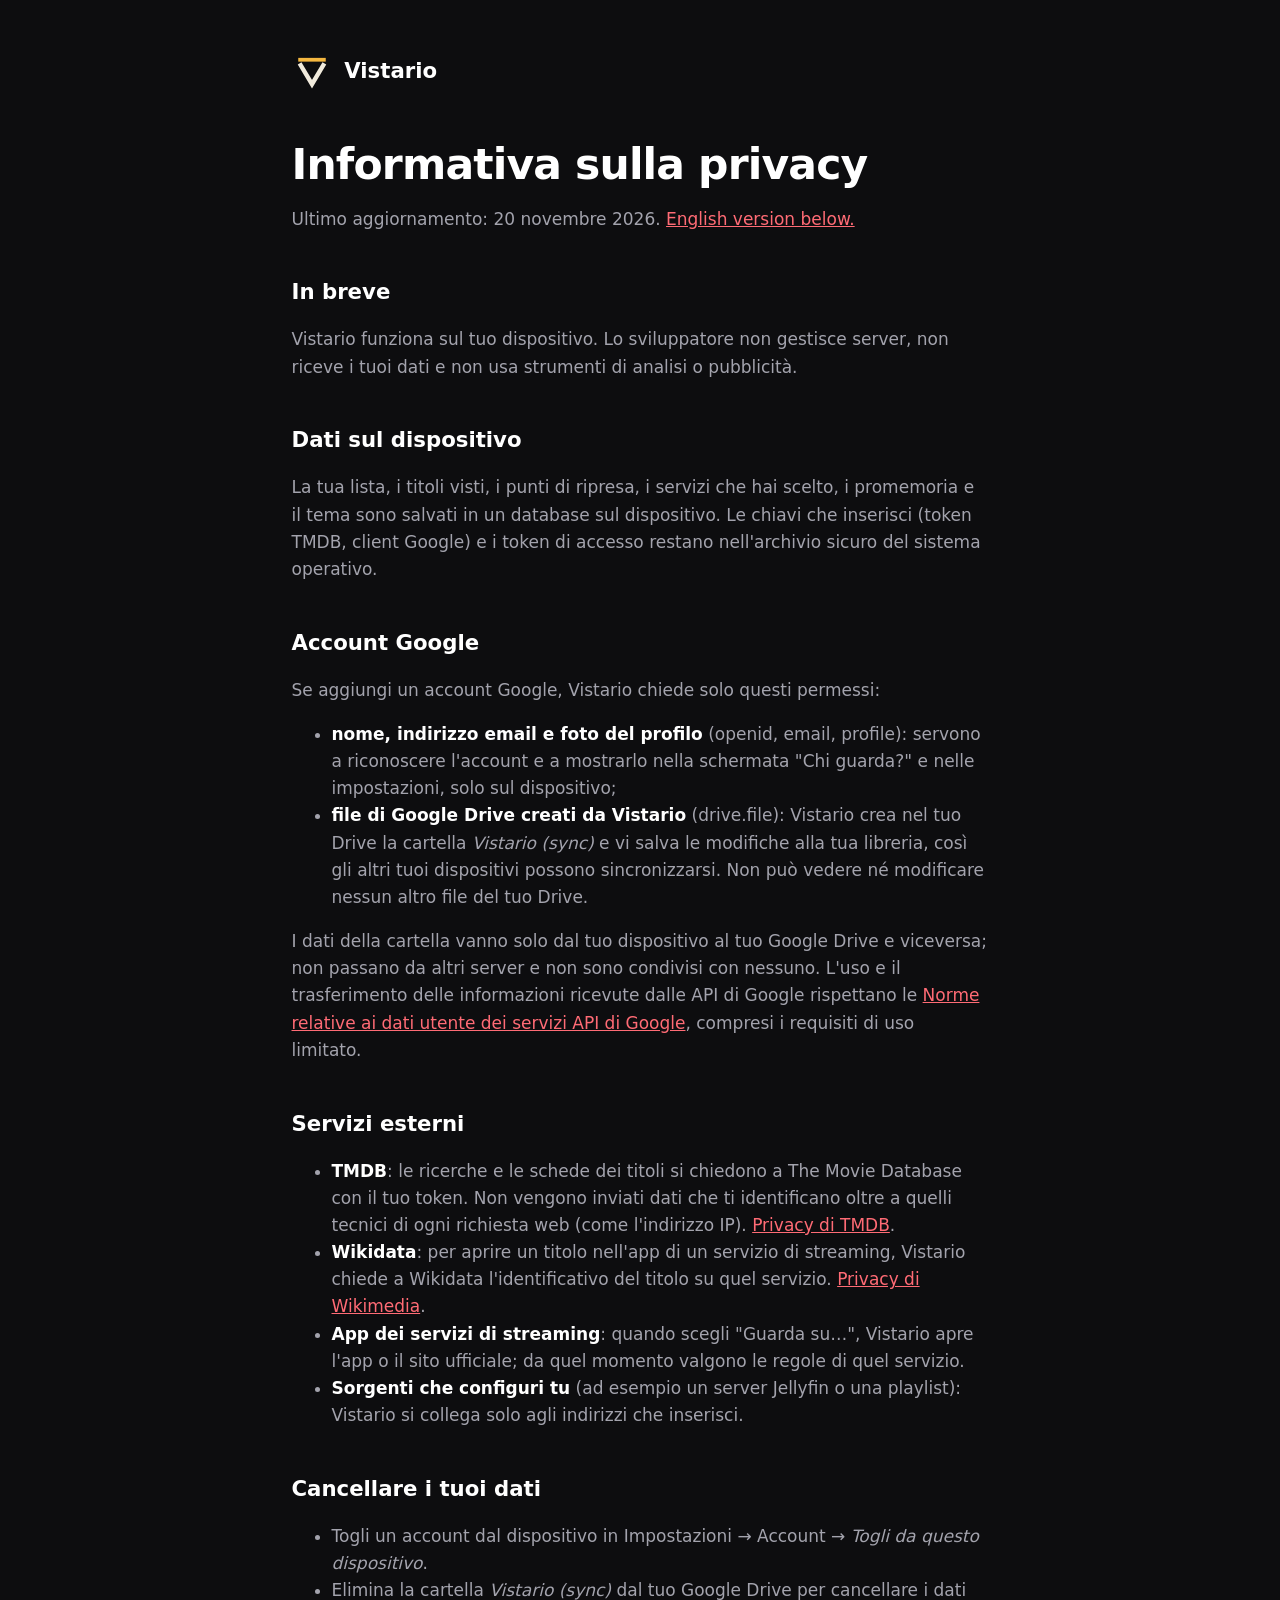
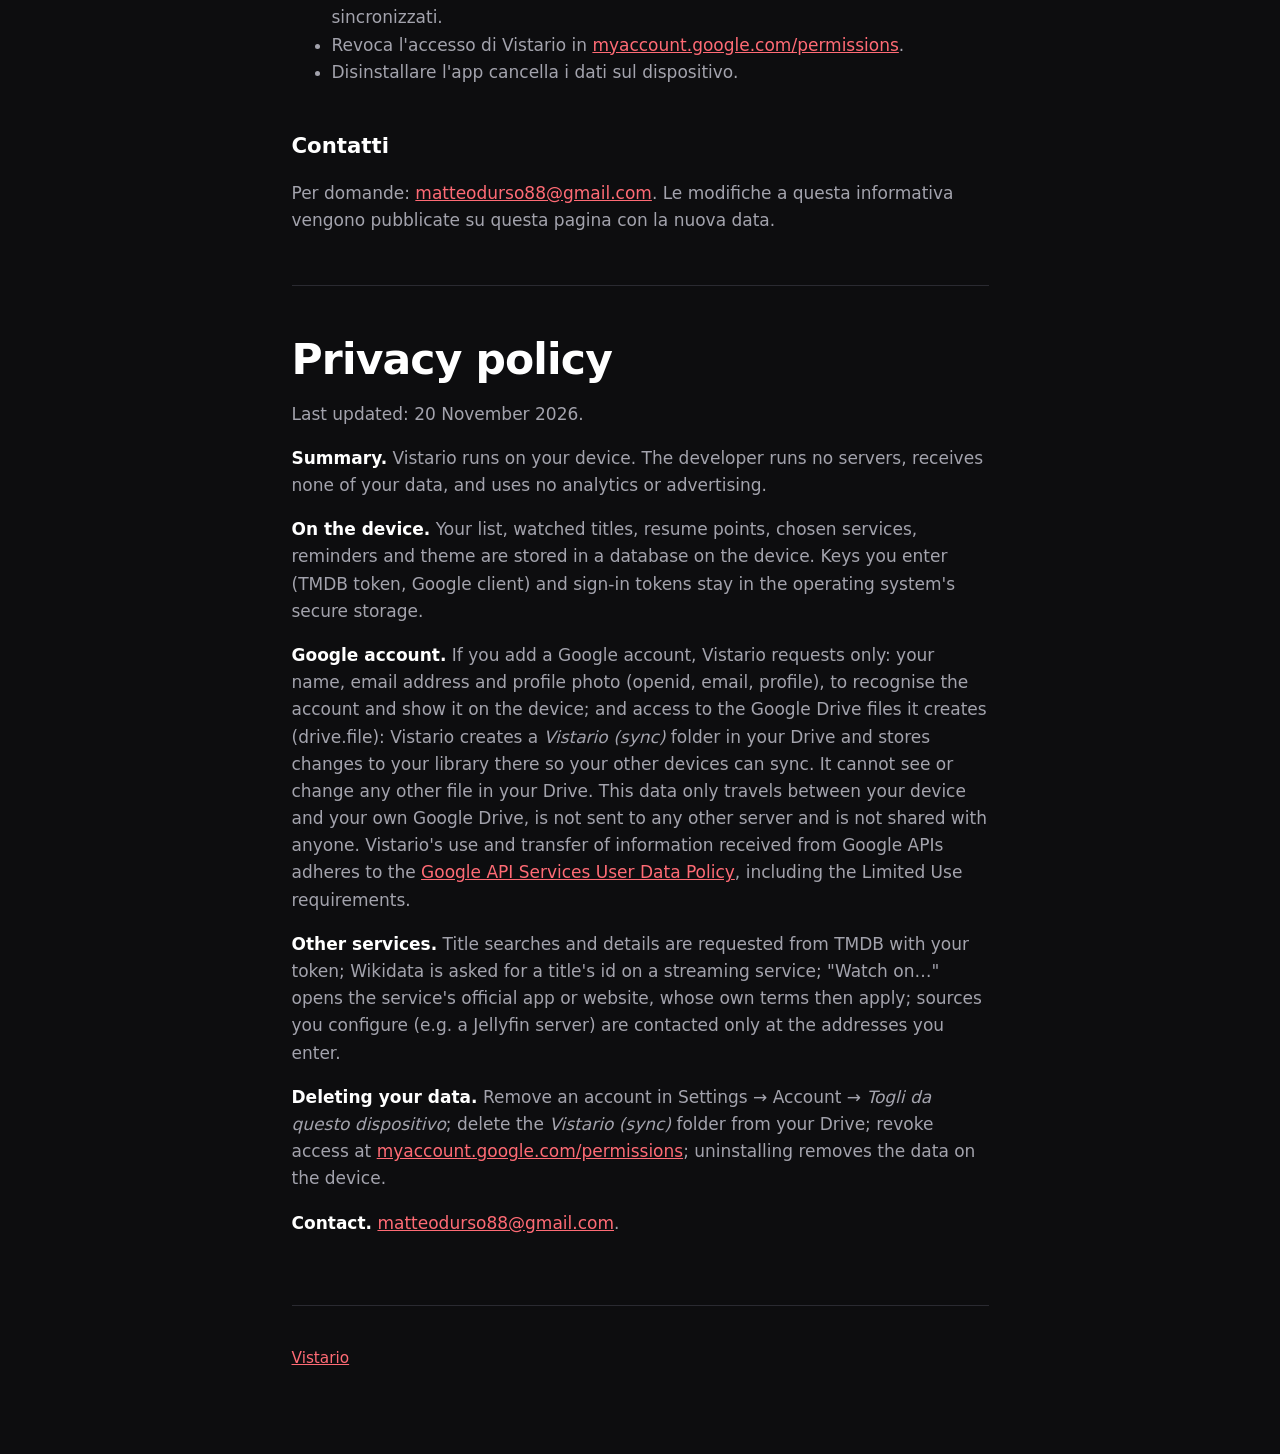
==== privacy.html @ 6c7b37d9 "Public site: home and privacy policy Co-Authored-By: Claude Opus 5.5 <noreply@anthropic.com> Claude-" ====
<!DOCTYPE html>
<html lang="it">
<head>
<meta charset="utf-8">
<meta name="viewport" content="width=device-width, initial-scale=1">
<title>Privacy · Vistario</title>
<link rel="icon" href="mark.svg" type="image/svg+xml">
<link rel="stylesheet" href="style.css">
</head>
<body>
<main>
<header><img src="mark.svg" alt=""><a href="./">Vistario</a></header>

<h1>Informativa sulla privacy</h1>
<p>Ultimo aggiornamento: 20 novembre 2026. <a href="#en">English version below.</a></p>

<h2>In breve</h2>
<p>Vistario funziona sul tuo dispositivo. Lo sviluppatore non gestisce server, non riceve i tuoi dati e non usa
strumenti di analisi o pubblicità.</p>

<h2>Dati sul dispositivo</h2>
<p>La tua lista, i titoli visti, i punti di ripresa, i servizi che hai scelto, i promemoria e il tema sono salvati in
un database sul dispositivo. Le chiavi che inserisci (token TMDB, client Google) e i token di accesso restano
nell'archivio sicuro del sistema operativo.</p>

<h2>Account Google</h2>
<p>Se aggiungi un account Google, Vistario chiede solo questi permessi:</p>
<ul>
<li><strong>nome, indirizzo email e foto del profilo</strong> (openid, email, profile): servono a riconoscere l'account e a
mostrarlo nella schermata "Chi guarda?" e nelle impostazioni, solo sul dispositivo;</li>
<li><strong>file di Google Drive creati da Vistario</strong> (drive.file): Vistario crea nel tuo Drive la cartella
<em>Vistario (sync)</em> e vi salva le modifiche alla tua libreria, così gli altri tuoi dispositivi possono
sincronizzarsi. Non può vedere né modificare nessun altro file del tuo Drive.</li>
</ul>
<p>I dati della cartella vanno solo dal tuo dispositivo al tuo Google Drive e viceversa; non passano da altri server e
non sono condivisi con nessuno. L'uso e il trasferimento delle informazioni ricevute dalle API di Google rispettano le
<a href="https://developers.google.com/terms/api-services-user-data-policy">Norme relative ai dati utente dei servizi API di
Google</a>, compresi i requisiti di uso limitato.</p>

<h2>Servizi esterni</h2>
<ul>
<li><strong>TMDB</strong>: le ricerche e le schede dei titoli si chiedono a The Movie Database con il tuo token. Non
vengono inviati dati che ti identificano oltre a quelli tecnici di ogni richiesta web (come l'indirizzo IP).
<a href="https://www.themoviedb.org/privacy-policy">Privacy di TMDB</a>.</li>
<li><strong>Wikidata</strong>: per aprire un titolo nell'app di un servizio di streaming, Vistario chiede a Wikidata
l'identificativo del titolo su quel servizio. <a href="https://foundation.wikimedia.org/wiki/Policy:Privacy_policy">Privacy di Wikimedia</a>.</li>
<li><strong>App dei servizi di streaming</strong>: quando scegli "Guarda su…", Vistario apre l'app o il sito ufficiale;
da quel momento valgono le regole di quel servizio.</li>
<li><strong>Sorgenti che configuri tu</strong> (ad esempio un server Jellyfin o una playlist): Vistario si collega solo
agli indirizzi che inserisci.</li>
</ul>

<h2>Cancellare i tuoi dati</h2>
<ul>
<li>Togli un account dal dispositivo in Impostazioni → Account → <em>Togli da questo dispositivo</em>.</li>
<li>Elimina la cartella <em>Vistario (sync)</em> dal tuo Google Drive per cancellare i dati sincronizzati.</li>
<li>Revoca l'accesso di Vistario in <a href="https://myaccount.google.com/permissions">myaccount.google.com/permissions</a>.</li>
<li>Disinstallare l'app cancella i dati sul dispositivo.</li>
</ul>

<h2>Contatti</h2>
<p>Per domande: <a href="mailto:matteodurso88@gmail.com">matteodurso88@gmail.com</a>. Le modifiche a questa informativa
vengono pubblicate su questa pagina con la nuova data.</p>

<hr>

<section id="en" lang="en">
<h1>Privacy policy</h1>
<p>Last updated: 20 November 2026.</p>
<p><strong>Summary.</strong> Vistario runs on your device. The developer runs no servers, receives none of your data,
and uses no analytics or advertising.</p>
<p><strong>On the device.</strong> Your list, watched titles, resume points, chosen services, reminders and theme are
stored in a database on the device. Keys you enter (TMDB token, Google client) and sign-in tokens stay in the
operating system's secure storage.</p>
<p><strong>Google account.</strong> If you add a Google account, Vistario requests only: your name, email address and
profile photo (openid, email, profile), to recognise the account and show it on the device; and access to the
Google Drive files it creates (drive.file): Vistario creates a <em>Vistario (sync)</em> folder in your Drive and stores
changes to your library there so your other devices can sync. It cannot see or change any other file in your Drive.
This data only travels between your device and your own Google Drive, is not sent to any other server and is not
shared with anyone. Vistario's use and transfer of information received from Google APIs adheres to the
<a href="https://developers.google.com/terms/api-services-user-data-policy">Google API Services User Data Policy</a>,
including the Limited Use requirements.</p>
<p><strong>Other services.</strong> Title searches and details are requested from TMDB with your token; Wikidata is
asked for a title's id on a streaming service; "Watch on…" opens the service's official app or website, whose own
terms then apply; sources you configure (e.g. a Jellyfin server) are contacted only at the addresses you enter.</p>
<p><strong>Deleting your data.</strong> Remove an account in Settings → Account → <em>Togli da questo dispositivo</em>;
delete the <em>Vistario (sync)</em> folder from your Drive; revoke access at
<a href="https://myaccount.google.com/permissions">myaccount.google.com/permissions</a>; uninstalling removes the data
on the device.</p>
<p><strong>Contact.</strong> <a href="mailto:matteodurso88@gmail.com">matteodurso88@gmail.com</a>.</p>
</section>

<footer><p><a href="./">Vistario</a></p></footer>
</main>
</body>
</html>
---- style.css ----
:root{--bg:#0D0D0F;--surface:#18181C;--line:#2A2A31;--ink:#FFFFFF;--muted:#A3A3AD;--accent:#D63341;--accent-ink:#FF6B75}
*{box-sizing:border-box}
html{background:var(--bg);color:var(--ink);font:17px/1.6 Manrope,"Segoe UI",system-ui,sans-serif}
body{margin:0}
main{max-width:44rem;margin:0 auto;padding:3rem 1.5rem 4rem}
header{display:flex;align-items:center;gap:.75rem;margin-bottom:3rem}
header img{width:40px;height:40px}
header a{color:var(--ink);text-decoration:none;font-weight:800;font-size:1.25rem}
h1{font-size:2.5rem;line-height:1.1;font-weight:800;letter-spacing:-.02em;margin:0 0 1rem}
h2{font-size:1.25rem;font-weight:800;margin:2.5rem 0 .5rem}
p,li{color:var(--muted)}
strong{color:var(--ink)}
a{color:var(--accent-ink)}
a:focus-visible{outline:3px solid var(--accent-ink);outline-offset:3px}
.lead{font-size:1.15rem;color:var(--ink)}
.panel{background:var(--surface);border:1px solid var(--line);border-radius:12px;padding:1.25rem 1.5rem;margin:1.5rem 0}
.button{display:inline-block;background:var(--accent);color:#fff;text-decoration:none;font-weight:700;padding:.7rem 1.2rem;border-radius:999px}
footer{border-top:1px solid var(--line);margin-top:4rem;padding-top:1.5rem;font-size:.9rem;color:var(--muted)}
hr{border:0;border-top:1px solid var(--line);margin:3rem 0}
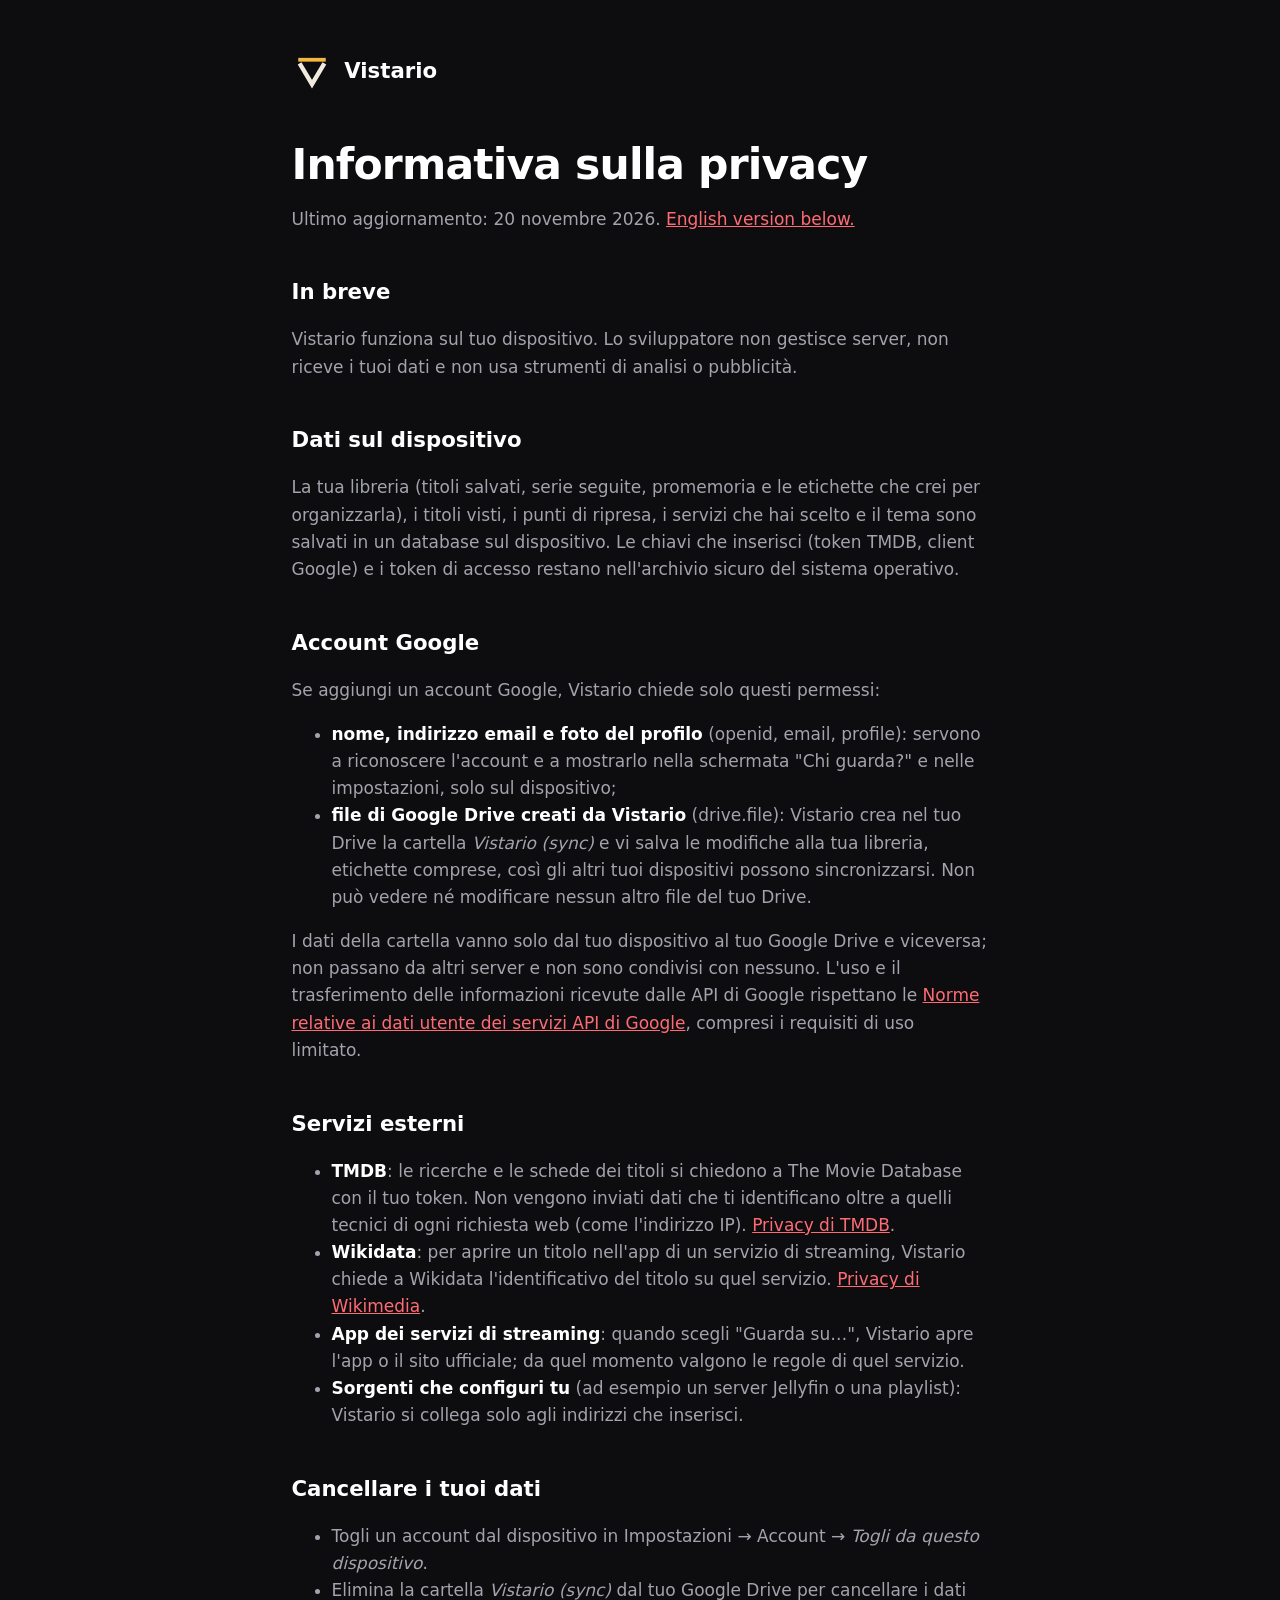
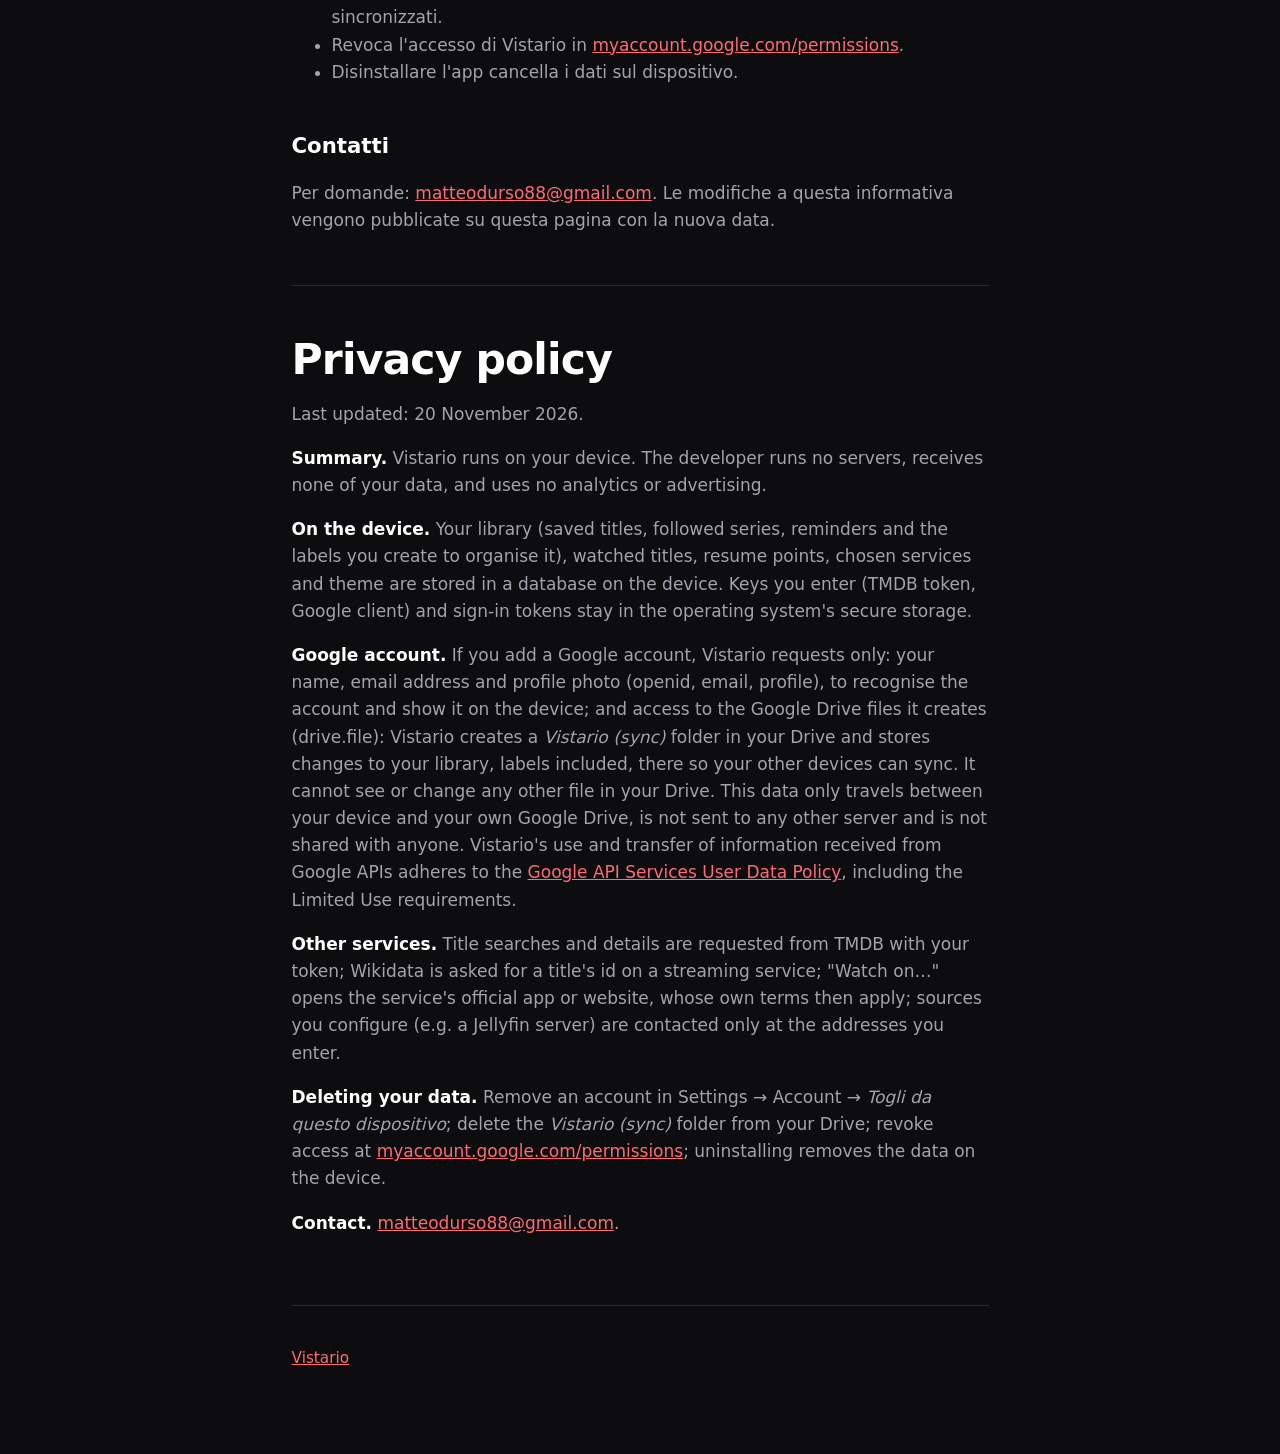
==== commit 8362691d: "privacy: labels are part of the synced library (Vistario VIS-16) Co-Authored-By: Claude Sonnet 5.5 <" ====
--- a/privacy.html
+++ b/privacy.html
@@ -19,7 +19,7 @@
 strumenti di analisi o pubblicità.</p>
 
 <h2>Dati sul dispositivo</h2>
-<p>La tua lista, i titoli visti, i punti di ripresa, i servizi che hai scelto, i promemoria e il tema sono salvati in
+<p>La tua libreria (titoli salvati, serie seguite, promemoria e le etichette che crei per organizzarla), i titoli visti, i punti di ripresa, i servizi che hai scelto e il tema sono salvati in
 un database sul dispositivo. Le chiavi che inserisci (token TMDB, client Google) e i token di accesso restano
 nell'archivio sicuro del sistema operativo.</p>
 
@@ -29,7 +29,7 @@
 <li><strong>nome, indirizzo email e foto del profilo</strong> (openid, email, profile): servono a riconoscere l'account e a
 mostrarlo nella schermata "Chi guarda?" e nelle impostazioni, solo sul dispositivo;</li>
 <li><strong>file di Google Drive creati da Vistario</strong> (drive.file): Vistario crea nel tuo Drive la cartella
-<em>Vistario (sync)</em> e vi salva le modifiche alla tua libreria, così gli altri tuoi dispositivi possono
+<em>Vistario (sync)</em> e vi salva le modifiche alla tua libreria, etichette comprese, così gli altri tuoi dispositivi possono
 sincronizzarsi. Non può vedere né modificare nessun altro file del tuo Drive.</li>
 </ul>
 <p>I dati della cartella vanno solo dal tuo dispositivo al tuo Google Drive e viceversa; non passano da altri server e
@@ -69,13 +69,13 @@
 <p>Last updated: 20 November 2026.</p>
 <p><strong>Summary.</strong> Vistario runs on your device. The developer runs no servers, receives none of your data,
 and uses no analytics or advertising.</p>
-<p><strong>On the device.</strong> Your list, watched titles, resume points, chosen services, reminders and theme are
+<p><strong>On the device.</strong> Your library (saved titles, followed series, reminders and the labels you create to organise it), watched titles, resume points, chosen services and theme are
 stored in a database on the device. Keys you enter (TMDB token, Google client) and sign-in tokens stay in the
 operating system's secure storage.</p>
 <p><strong>Google account.</strong> If you add a Google account, Vistario requests only: your name, email address and
 profile photo (openid, email, profile), to recognise the account and show it on the device; and access to the
 Google Drive files it creates (drive.file): Vistario creates a <em>Vistario (sync)</em> folder in your Drive and stores
-changes to your library there so your other devices can sync. It cannot see or change any other file in your Drive.
+changes to your library, labels included, there so your other devices can sync. It cannot see or change any other file in your Drive.
 This data only travels between your device and your own Google Drive, is not sent to any other server and is not
 shared with anyone. Vistario's use and transfer of information received from Google APIs adheres to the
 <a href="https://developers.google.com/terms/api-services-user-data-policy">Google API Services User Data Policy</a>,
